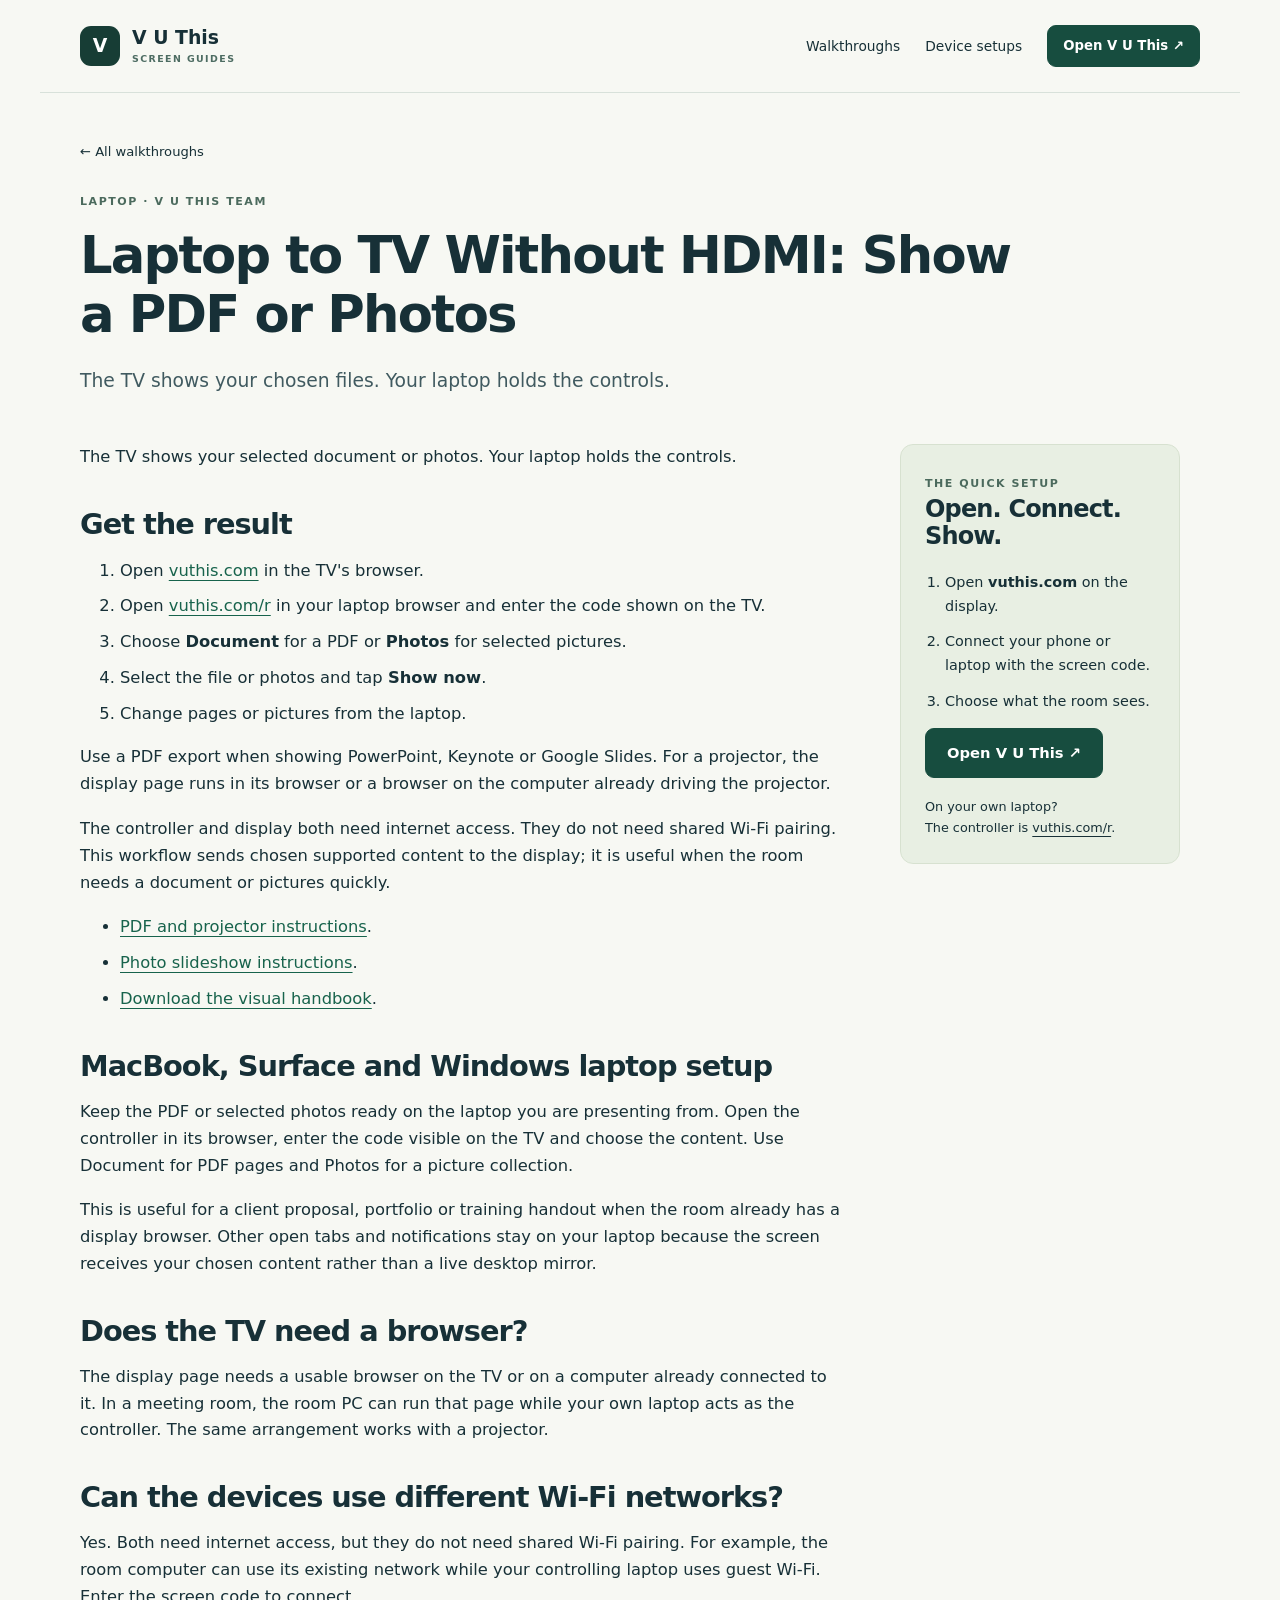
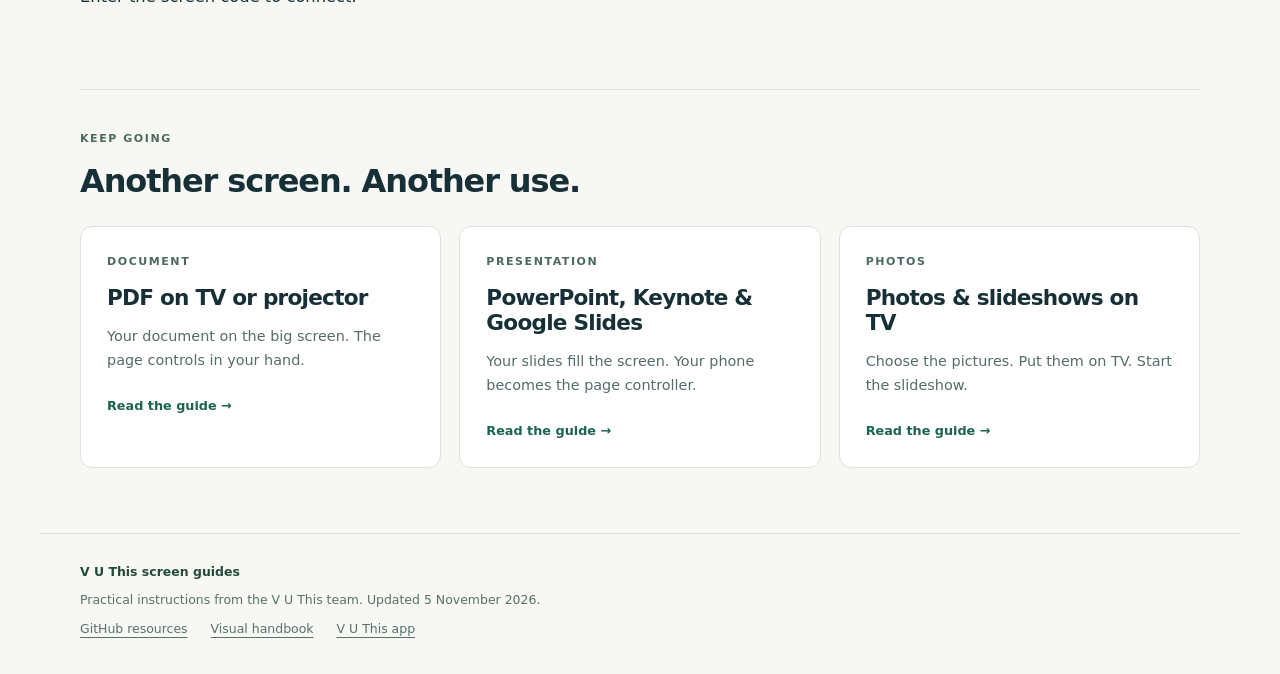
==== docs/laptop-to-tv-without-hdmi.html @ b0654ab7 "Publish static TV and projector guide library with search metadata Documentation only: six public wa" ====
<!doctype html>
<html lang="en"><head><meta charset="utf-8"><meta name="viewport" content="width=device-width, initial-scale=1">
<title>Laptop to TV Without HDMI: Show a PDF or Photos | V U This</title><meta name="description" content="Show PDFs or photos on TV from your MacBook, Surface or Windows laptop. Connect through the browser and keep the controls on your own device.">
<meta name="robots" content="index,follow"><meta name="theme-color" content="#112d32"><link rel="canonical" href="https://vuthis.github.io/vuthis-screen-guides/laptop-to-tv-without-hdmi.html">
<meta property="og:type" content="article"><meta property="og:title" content="Laptop to TV Without HDMI: Show a PDF or Photos"><meta property="og:description" content="Show PDFs or photos on TV from your MacBook, Surface or Windows laptop. Connect through the browser and keep the controls on your own device."><meta property="og:url" content="https://vuthis.github.io/vuthis-screen-guides/laptop-to-tv-without-hdmi.html"><meta property="og:site_name" content="V U This screen guides"><meta property="og:image" content="https://vuthis.com/assets/pages/display-pdf-on-tv-from-phone.jpg"><meta property="og:image:alt" content="A PDF displayed on a TV with page controls on a separate device">
<meta name="twitter:card" content="summary_large_image"><meta name="twitter:title" content="Laptop to TV Without HDMI: Show a PDF or Photos"><meta name="twitter:description" content="Show PDFs or photos on TV from your MacBook, Surface or Windows laptop. Connect through the browser and keep the controls on your own device."><meta name="twitter:image" content="https://vuthis.com/assets/pages/display-pdf-on-tv-from-phone.jpg"><meta name="twitter:image:alt" content="PDF on TV with controls on a separate device">
<link rel="stylesheet" href="style.css"><link rel="sitemap" type="application/xml" href="sitemap.xml"><script type="application/ld+json">{"@context": "https://schema.org", "@graph": [{"@type": "WebSite", "@id": "https://vuthis.github.io/vuthis-screen-guides/#website", "url": "https://vuthis.github.io/vuthis-screen-guides/", "name": "V U This screen guides", "inLanguage": "en"}, {"@type": "Article", "@id": "https://vuthis.github.io/vuthis-screen-guides/laptop-to-tv-without-hdmi.html#page", "url": "https://vuthis.github.io/vuthis-screen-guides/laptop-to-tv-without-hdmi.html", "headline": "Laptop to TV Without HDMI: Show a PDF or Photos", "name": "Laptop to TV Without HDMI: Show a PDF or Photos", "description": "Show PDFs or photos on TV from your MacBook, Surface or Windows laptop. Connect through the browser and keep the controls on your own device.", "inLanguage": "en", "isPartOf": {"@id": "https://vuthis.github.io/vuthis-screen-guides/#website"}, "publisher": {"@type": "Organization", "name": "V U This", "url": "https://vuthis.com"}, "author": {"@type": "Organization", "name": "V U This team"}, "dateModified": "2026-11-05", "image": "https://vuthis.com/assets/pages/display-pdf-on-tv-from-phone.jpg"}, {"@type": "BreadcrumbList", "itemListElement": [{"@type": "ListItem", "position": 1, "name": "Screen guides", "item": "https://vuthis.github.io/vuthis-screen-guides/"}, {"@type": "ListItem", "position": 2, "name": "Laptop to TV Without HDMI: Show a PDF or Photos", "item": "https://vuthis.github.io/vuthis-screen-guides/laptop-to-tv-without-hdmi.html"}]}]}</script></head>
<body><a class="skip" href="#main">Skip to content</a><header class="top"><a class="brand" href="index.html"><span class="brand-icon" aria-hidden="true">V</span><span>V U This<span class="brand-sub">SCREEN GUIDES</span></span></a><nav aria-label="Main navigation"><a href="index.html#guides">Walkthroughs</a><a href="tv-projector-device-guide.html">Device setups</a><a class="button small" href="https://vuthis.com/?utm_source=github&amp;utm_medium=guides&amp;utm_campaign=screen_walkthroughs">Open V U This ↗</a></nav></header>
<main id="main"><div class="article-head"><a class="back" href="index.html#guides">← All walkthroughs</a><p class="eyebrow">Laptop · V U This team</p><h1>Laptop to TV Without HDMI: Show a PDF or Photos</h1><p class="lead">The TV shows your chosen files. Your laptop holds the controls.</p></div><div class="article-layout"><article class="prose"><p>The TV shows your selected document or photos. Your laptop holds the controls.</p>
<h2 id="get-the-result">Get the result</h2>
<ol><li>Open <a href="https://vuthis.com">vuthis.com</a> in the TV&#x27;s browser.</li><li>Open <a href="https://vuthis.com/r">vuthis.com/r</a> in your laptop browser and enter the code shown on the TV.</li><li>Choose <strong>Document</strong> for a PDF or <strong>Photos</strong> for selected pictures.</li><li>Select the file or photos and tap <strong>Show now</strong>.</li><li>Change pages or pictures from the laptop.</li></ol>
<p>Use a PDF export when showing PowerPoint, Keynote or Google Slides. For a projector, the display page runs in its browser or a browser on the computer already driving the projector.</p>
<p>The controller and display both need internet access. They do not need shared Wi-Fi pairing. This workflow sends chosen supported content to the display; it is useful when the room needs a document or pictures quickly.</p>
<ul><li><a href="https://vuthis.com/display-pdf-on-tv">PDF and projector instructions</a>.</li><li><a href="https://vuthis.com/show-photos-on-tv">Photo slideshow instructions</a>.</li><li><a href="https://archive.org/details/pdfs-slides-photos-on-tv-without-hdmi-handbook">Download the visual handbook</a>.</li></ul>
<h2 id="macbook-surface-and-windows-laptop-setup">MacBook, Surface and Windows laptop setup</h2>
<p>Keep the PDF or selected photos ready on the laptop you are presenting from. Open the controller in its browser, enter the code visible on the TV and choose the content. Use Document for PDF pages and Photos for a picture collection.</p>
<p>This is useful for a client proposal, portfolio or training handout when the room already has a display browser. Other open tabs and notifications stay on your laptop because the screen receives your chosen content rather than a live desktop mirror.</p>
<h2 id="does-the-tv-need-a-browser">Does the TV need a browser?</h2>
<p>The display page needs a usable browser on the TV or on a computer already connected to it. In a meeting room, the room PC can run that page while your own laptop acts as the controller. The same arrangement works with a projector.</p>
<h2 id="can-the-devices-use-different-wi-fi-networks">Can the devices use different Wi-Fi networks?</h2>
<p>Yes. Both need internet access, but they do not need shared Wi-Fi pairing. For example, the room computer can use its existing network while your controlling laptop uses guest Wi-Fi. Enter the screen code to connect.</p></article><aside class="aside"><span class="eyebrow">The quick setup</span><h2>Open. Connect. Show.</h2><ol><li>Open <strong>vuthis.com</strong> on the display.</li><li>Connect your phone or laptop with the screen code.</li><li>Choose what the room sees.</li></ol><a class="button" href="https://vuthis.com/?utm_source=github&amp;utm_medium=guides&amp;utm_campaign=laptop-to-tv-without-hdmi">Open V U This ↗</a><p>On your own laptop?<br>The controller is <a href="https://vuthis.com/r">vuthis.com/r</a>.</p></aside></div><section class="related"><p class="eyebrow">Keep going</p><h2>Another screen. Another use.</h2><div class="cards"><a class="card" href="pdf-on-tv-or-projector.html"><span class="eyebrow">Document</span><h3>PDF on TV or projector</h3><p>Your document on the big screen. The page controls in your hand.</p><span class="arrow" aria-hidden="true">Read the guide →</span></a><a class="card" href="powerpoint-on-tv.html"><span class="eyebrow">Presentation</span><h3>PowerPoint, Keynote &amp; Google Slides</h3><p>Your slides fill the screen. Your phone becomes the page controller.</p><span class="arrow" aria-hidden="true">Read the guide →</span></a><a class="card" href="photos-on-tv.html"><span class="eyebrow">Photos</span><h3>Photos &amp; slideshows on TV</h3><p>Choose the pictures. Put them on TV. Start the slideshow.</p><span class="arrow" aria-hidden="true">Read the guide →</span></a></div></section></main><footer><a class="brand-text" href="index.html">V U This screen guides</a><p>Practical instructions from the V U This team. Updated 5 November 2026.</p><div><a href="https://github.com/vuthis/vuthis-screen-guides">GitHub resources</a><a href="https://archive.org/details/pdfs-slides-photos-on-tv-without-hdmi-handbook">Visual handbook</a><a href="https://vuthis.com">V U This app</a></div></footer></body></html>
---- docs/style.css ----
*{box-sizing:border-box}html{scroll-behavior:smooth;scroll-padding-top:2rem}body{margin:0;background:#f7f8f3;color:#173037;font-family:Inter,ui-sans-serif,system-ui,-apple-system,BlinkMacSystemFont,"Segoe UI",sans-serif;line-height:1.65}a{color:inherit;text-underline-offset:4px}a:hover{color:#176650}a:focus-visible{outline:3px solid #197d61;outline-offset:5px}img{max-width:100%;height:auto}h1,h2,h3,p,figure{margin-top:0}h1,h2,h3{line-height:1.15;letter-spacing:-.035em}h1{font-size:clamp(2.3rem,5.8vw,4.8rem);font-weight:750;margin-bottom:1.4rem}h2{font-size:clamp(1.7rem,3vw,2.5rem);font-weight:700}h3{font-size:1.35rem}p{margin-bottom:1.1rem}.top,main,footer{max-width:1200px;margin:auto;padding-left:40px;padding-right:40px}.top{display:flex;align-items:center;justify-content:space-between;gap:24px;padding-top:25px;padding-bottom:25px;border-bottom:1px solid #d8e1da}.brand{display:flex;align-items:center;gap:12px;text-decoration:none;font-size:1.18rem;font-weight:750;line-height:1.15}.brand-icon{width:40px;height:40px;border-radius:11px;background:#173d35;color:#fff;display:grid;place-items:center}.brand-sub{display:block;font-size:.59rem;letter-spacing:.15em;margin-top:5px;color:#4d6c62}.top nav{display:flex;gap:25px;align-items:center;font-size:.86rem}.top nav>a:not(.button){text-decoration:none}.button{display:inline-block;background:#174d3f;color:#fff;border:1px solid #174d3f;border-radius:9px;padding:12px 21px;text-decoration:none;font-size:.92rem;font-weight:650;white-space:nowrap}.button:hover{background:#246c55;color:#fff}.button.small{font-size:.83rem;padding:9px 15px}.button.light{background:#e8f6dd;border-color:#e8f6dd;color:#163d32}.eyebrow{text-transform:uppercase;font-size:.69rem;font-weight:750;letter-spacing:.14em;color:#4b6a5d;margin-bottom:15px}.hero{display:grid;grid-template-columns:1.05fr 1fr;gap:65px;align-items:center;padding-top:75px;padding-bottom:75px}.lead{font-size:1.17rem;line-height:1.65;color:#405a60;max-width:650px}.benefits{font-size:.85rem;color:#436457;max-width:400px}.hero-actions{display:flex;gap:24px;align-items:center;margin-top:28px}.text-link{font-size:.87rem;font-weight:600}.hero-image{margin:0;border-radius:17px;background:#e5ebe3;padding:12px;border:1px solid #d3ded1;transform:rotate(1deg)}.hero-image img{border-radius:10px;width:100%;display:block}.hero-image figcaption{font-size:.73rem;padding:12px 3px 3px;color:#4a6055}.steps{display:grid;grid-template-columns:repeat(3,1fr);padding:28px 0 32px;border-top:1px solid #d8e1da;border-bottom:1px solid #d8e1da;gap:50px}.steps>div{position:relative;padding-left:45px}.steps span{position:absolute;left:0;top:4px;font-size:.76rem;color:#4e7565;font-weight:700}.steps h2{font-size:1.2rem;margin-bottom:8px}.steps p{font-size:.87rem;color:#52676a;margin-bottom:0}.guides{padding:65px 0}.section-heading>p:last-child{color:#536b6d}.cards{display:grid;grid-template-columns:repeat(3,1fr);gap:18px}.card{display:block;padding:26px;border-radius:12px;background:#fff;border:1px solid #dae4dc;text-decoration:none;transition:transform .12s,border-color .12s}.card:hover{border-color:#79a18b;transform:translateY(-2px)}.card .eyebrow{display:block}.card h3{margin-bottom:14px}.card p{font-size:.9rem;color:#556a6a}.arrow{font-size:.8rem;color:#1b654d;font-weight:650;display:block;margin-top:22px}.bottom-banner{display:flex;align-items:center;justify-content:space-between;gap:40px;background:#163d35;color:#fff;border-radius:15px;padding:37px 40px;margin-bottom:60px}.bottom-banner .eyebrow{color:#bbd8bc}.bottom-banner h2{margin-bottom:10px}.bottom-banner p:last-child{font-size:.9rem;max-width:600px;margin-bottom:0}footer{padding-top:28px;padding-bottom:35px;border-top:1px solid #d8e1da;font-size:.78rem;color:#58706d}.brand-text{font-weight:750;text-decoration:none;color:#244a3d}footer p{margin:8px 0}footer div{display:flex;gap:23px}.article-head{padding:45px 0 30px;max-width:960px}.article-head h1{font-size:clamp(2.1rem,4vw,3.5rem);max-width:940px}.back{font-size:.82rem;text-decoration:none;display:inline-block;margin-bottom:30px}.article-layout{display:grid;grid-template-columns:minmax(0,760px) 280px;gap:60px;align-items:start;padding-bottom:60px}.prose{font-size:1.02rem}.prose h2{font-size:1.8rem;margin:2.3rem 0 1rem}.prose h3{font-size:1.35rem;margin-top:2rem}.prose li{margin:9px 0}.prose a{color:#17634c}.prose figure{margin:30px 0}.prose figure img{border-radius:10px;border:1px solid #d9e3dc}.prose figcaption{font-size:.78rem;color:#59706b;margin-top:7px}.table-wrap{overflow-x:auto}table{border-collapse:collapse;font-size:.87rem;width:100%;margin:16px 0 26px}th,td{text-align:left;vertical-align:top;padding:12px;border:1px solid #d9e3dc}th{background:#edf2e9}.aside{position:sticky;top:25px;background:#e8efe3;border:1px solid #d7e1d0;border-radius:13px;padding:24px}.aside h2{font-size:1.5rem}.aside ol{padding-left:20px;font-size:.9rem}.aside li{margin:12px 0}.aside p{font-size:.8rem;margin:18px 0 0}.related{padding:40px 0 65px;border-top:1px solid #d8e1da}.related h2{font-size:2rem}.skip{position:absolute;top:-100px;left:20px;background:#fff;padding:10px;z-index:20}.skip:focus{top:10px}@media(max-width:920px){.hero{gap:35px}.article-layout{grid-template-columns:minmax(0,1fr) 240px;gap:30px}.cards{grid-template-columns:repeat(2,1fr)}}@media(max-width:680px){.top,main,footer{padding-left:22px;padding-right:22px}.top{align-items:flex-start;gap:20px}.top nav{gap:14px;flex-wrap:wrap;justify-content:flex-end}.top nav>a:not(.button){font-size:.76rem}.top nav .button{font-size:.73rem;padding:8px}.brand-sub{font-size:.51rem}.brand-icon{width:32px;height:32px}.brand{font-size:1rem;gap:8px}.hero{grid-template-columns:1fr;padding:45px 0;gap:30px}.hero h1{font-size:3.15rem}.hero-image{max-width:500px;transform:none}.lead{font-size:1.08rem}.steps{grid-template-columns:1fr;gap:23px}.cards{grid-template-columns:1fr}.guides{padding:40px 0}.card{padding:23px}.bottom-banner{flex-direction:column;align-items:flex-start;padding:28px;margin-bottom:40px;gap:20px}.article-layout{display:flex;flex-direction:column;gap:25px}.article-head{padding-top:28px}.aside{position:static;width:100%}.prose{font-size:1rem}footer div{flex-wrap:wrap;gap:12px 20px}.hero-actions{gap:18px}.text-link{font-size:.8rem}}@media(prefers-reduced-motion:reduce){html{scroll-behavior:auto}.card{transition:none}}
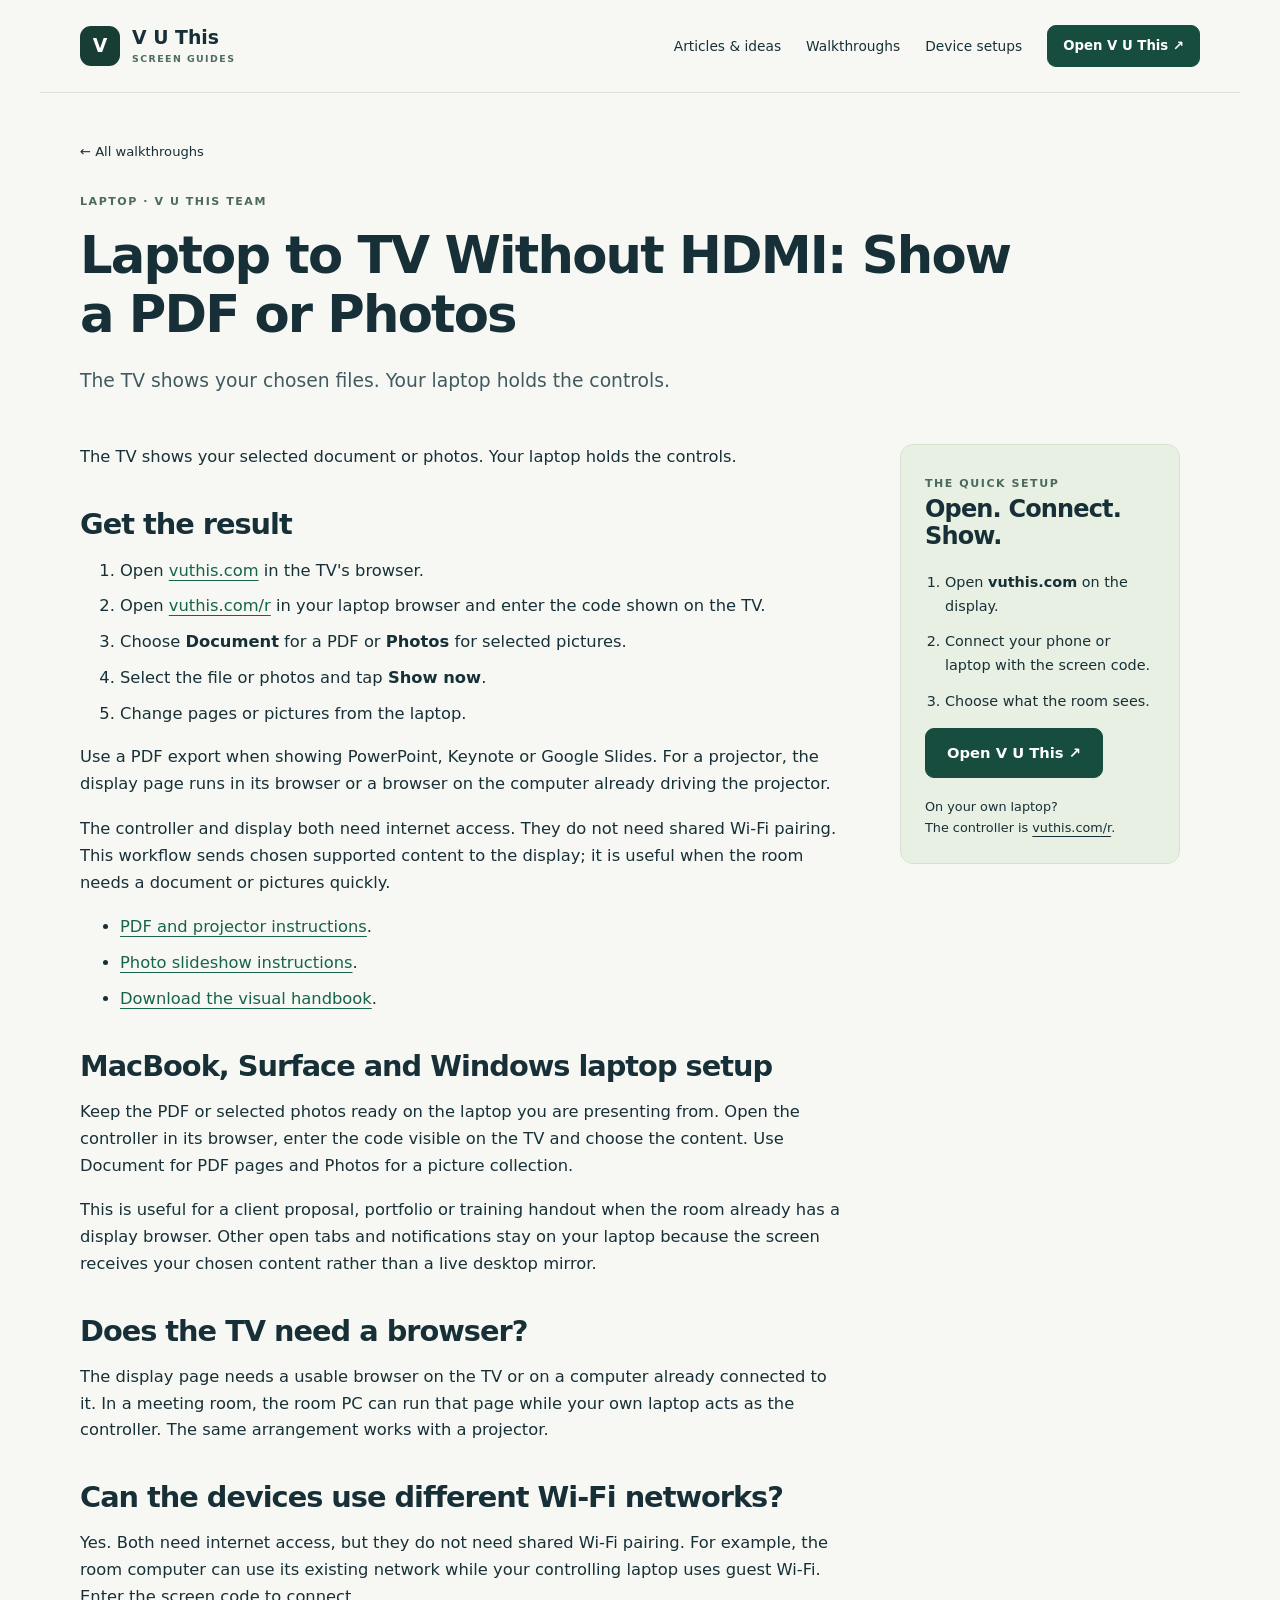
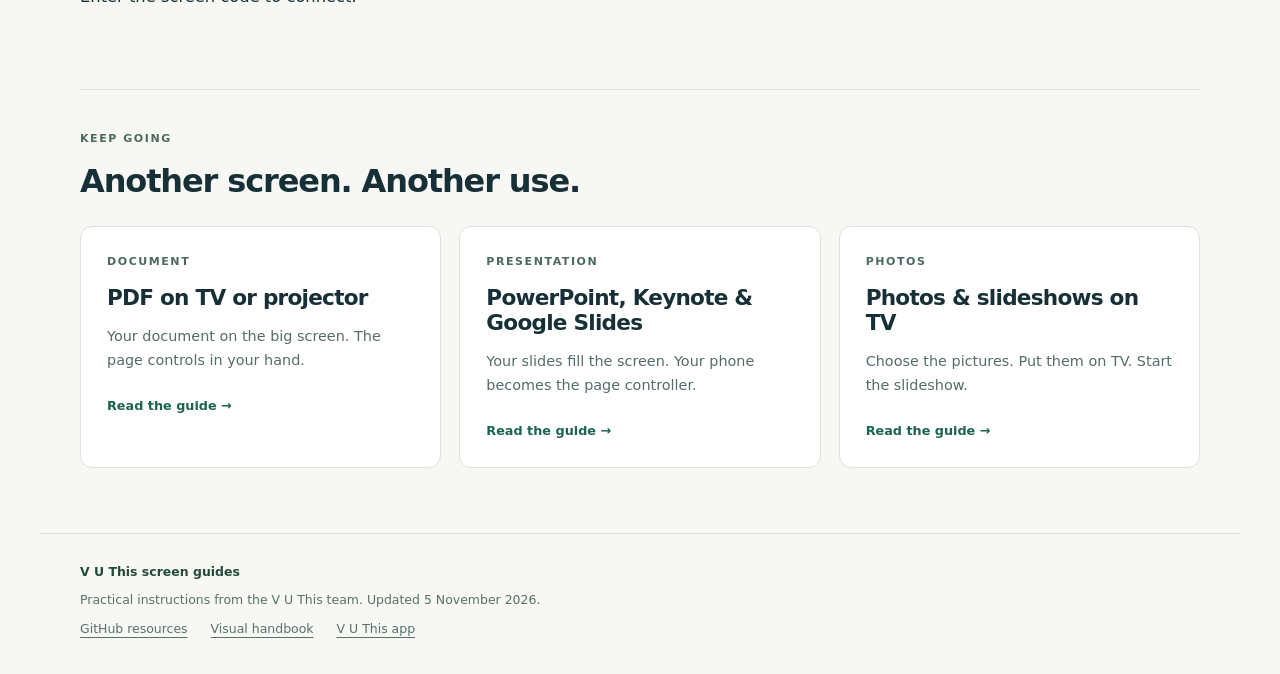
==== commit d431d498: "Link walkthrough navigation to the main V U This hub Add an Articles & ideas link to the main hub in" ====
--- a/docs/laptop-to-tv-without-hdmi.html
+++ b/docs/laptop-to-tv-without-hdmi.html
@@ -5,7 +5,7 @@
 <meta property="og:type" content="article"><meta property="og:title" content="Laptop to TV Without HDMI: Show a PDF or Photos"><meta property="og:description" content="Show PDFs or photos on TV from your MacBook, Surface or Windows laptop. Connect through the browser and keep the controls on your own device."><meta property="og:url" content="https://vuthis.github.io/vuthis-screen-guides/laptop-to-tv-without-hdmi.html"><meta property="og:site_name" content="V U This screen guides"><meta property="og:image" content="https://vuthis.com/assets/pages/display-pdf-on-tv-from-phone.jpg"><meta property="og:image:alt" content="A PDF displayed on a TV with page controls on a separate device">
 <meta name="twitter:card" content="summary_large_image"><meta name="twitter:title" content="Laptop to TV Without HDMI: Show a PDF or Photos"><meta name="twitter:description" content="Show PDFs or photos on TV from your MacBook, Surface or Windows laptop. Connect through the browser and keep the controls on your own device."><meta name="twitter:image" content="https://vuthis.com/assets/pages/display-pdf-on-tv-from-phone.jpg"><meta name="twitter:image:alt" content="PDF on TV with controls on a separate device">
 <link rel="stylesheet" href="style.css"><link rel="sitemap" type="application/xml" href="sitemap.xml"><script type="application/ld+json">{"@context": "https://schema.org", "@graph": [{"@type": "WebSite", "@id": "https://vuthis.github.io/vuthis-screen-guides/#website", "url": "https://vuthis.github.io/vuthis-screen-guides/", "name": "V U This screen guides", "inLanguage": "en"}, {"@type": "Article", "@id": "https://vuthis.github.io/vuthis-screen-guides/laptop-to-tv-without-hdmi.html#page", "url": "https://vuthis.github.io/vuthis-screen-guides/laptop-to-tv-without-hdmi.html", "headline": "Laptop to TV Without HDMI: Show a PDF or Photos", "name": "Laptop to TV Without HDMI: Show a PDF or Photos", "description": "Show PDFs or photos on TV from your MacBook, Surface or Windows laptop. Connect through the browser and keep the controls on your own device.", "inLanguage": "en", "isPartOf": {"@id": "https://vuthis.github.io/vuthis-screen-guides/#website"}, "publisher": {"@type": "Organization", "name": "V U This", "url": "https://vuthis.com"}, "author": {"@type": "Organization", "name": "V U This team"}, "dateModified": "2026-11-05", "image": "https://vuthis.com/assets/pages/display-pdf-on-tv-from-phone.jpg"}, {"@type": "BreadcrumbList", "itemListElement": [{"@type": "ListItem", "position": 1, "name": "Screen guides", "item": "https://vuthis.github.io/vuthis-screen-guides/"}, {"@type": "ListItem", "position": 2, "name": "Laptop to TV Without HDMI: Show a PDF or Photos", "item": "https://vuthis.github.io/vuthis-screen-guides/laptop-to-tv-without-hdmi.html"}]}]}</script></head>
-<body><a class="skip" href="#main">Skip to content</a><header class="top"><a class="brand" href="index.html"><span class="brand-icon" aria-hidden="true">V</span><span>V U This<span class="brand-sub">SCREEN GUIDES</span></span></a><nav aria-label="Main navigation"><a href="index.html#guides">Walkthroughs</a><a href="tv-projector-device-guide.html">Device setups</a><a class="button small" href="https://vuthis.com/?utm_source=github&amp;utm_medium=guides&amp;utm_campaign=screen_walkthroughs">Open V U This ↗</a></nav></header>
+<body><a class="skip" href="#main">Skip to content</a><header class="top"><a class="brand" href="index.html"><span class="brand-icon" aria-hidden="true">V</span><span>V U This<span class="brand-sub">SCREEN GUIDES</span></span></a><nav aria-label="Main navigation"><a href="https://vuthis.github.io/">Articles &amp; ideas</a><a href="index.html#guides">Walkthroughs</a><a href="tv-projector-device-guide.html">Device setups</a><a class="button small" href="https://vuthis.com/?utm_source=github&amp;utm_medium=guides&amp;utm_campaign=screen_walkthroughs">Open V U This ↗</a></nav></header>
 <main id="main"><div class="article-head"><a class="back" href="index.html#guides">← All walkthroughs</a><p class="eyebrow">Laptop · V U This team</p><h1>Laptop to TV Without HDMI: Show a PDF or Photos</h1><p class="lead">The TV shows your chosen files. Your laptop holds the controls.</p></div><div class="article-layout"><article class="prose"><p>The TV shows your selected document or photos. Your laptop holds the controls.</p>
 <h2 id="get-the-result">Get the result</h2>
 <ol><li>Open <a href="https://vuthis.com">vuthis.com</a> in the TV&#x27;s browser.</li><li>Open <a href="https://vuthis.com/r">vuthis.com/r</a> in your laptop browser and enter the code shown on the TV.</li><li>Choose <strong>Document</strong> for a PDF or <strong>Photos</strong> for selected pictures.</li><li>Select the file or photos and tap <strong>Show now</strong>.</li><li>Change pages or pictures from the laptop.</li></ol>
